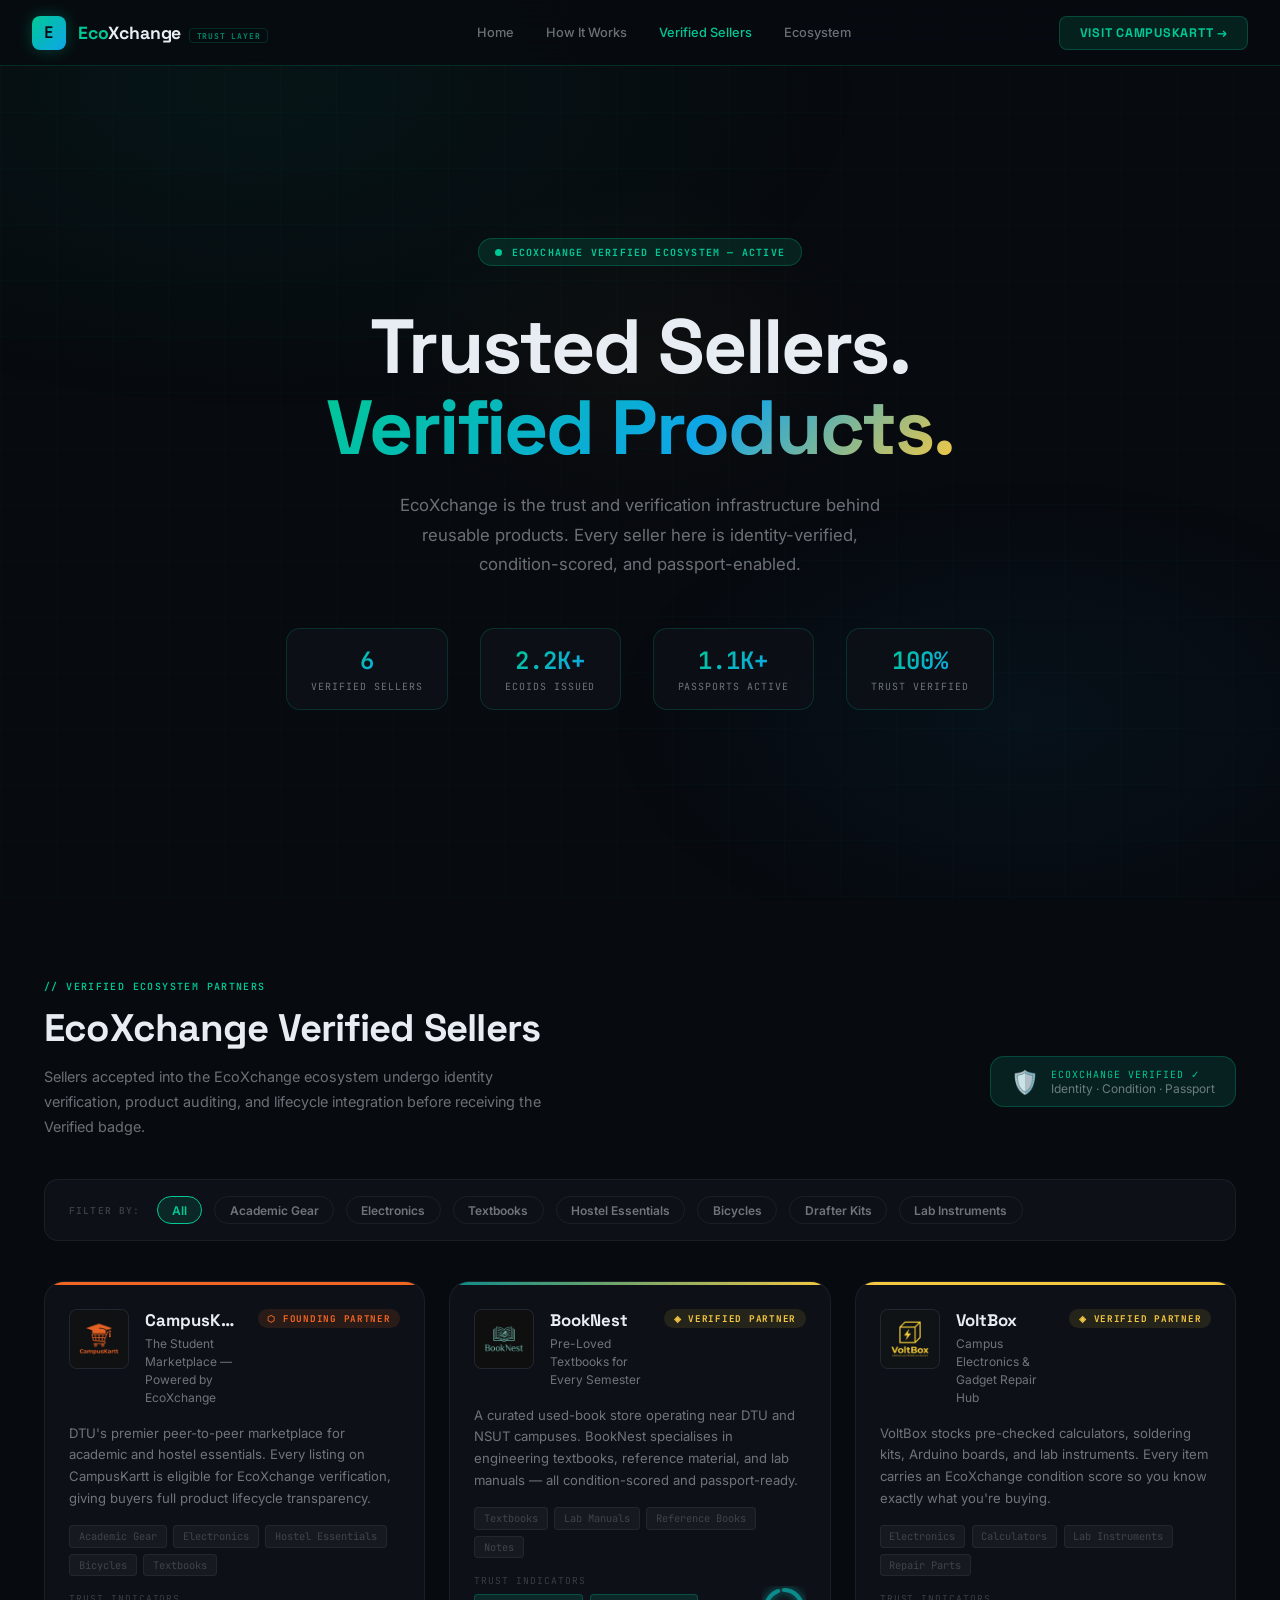
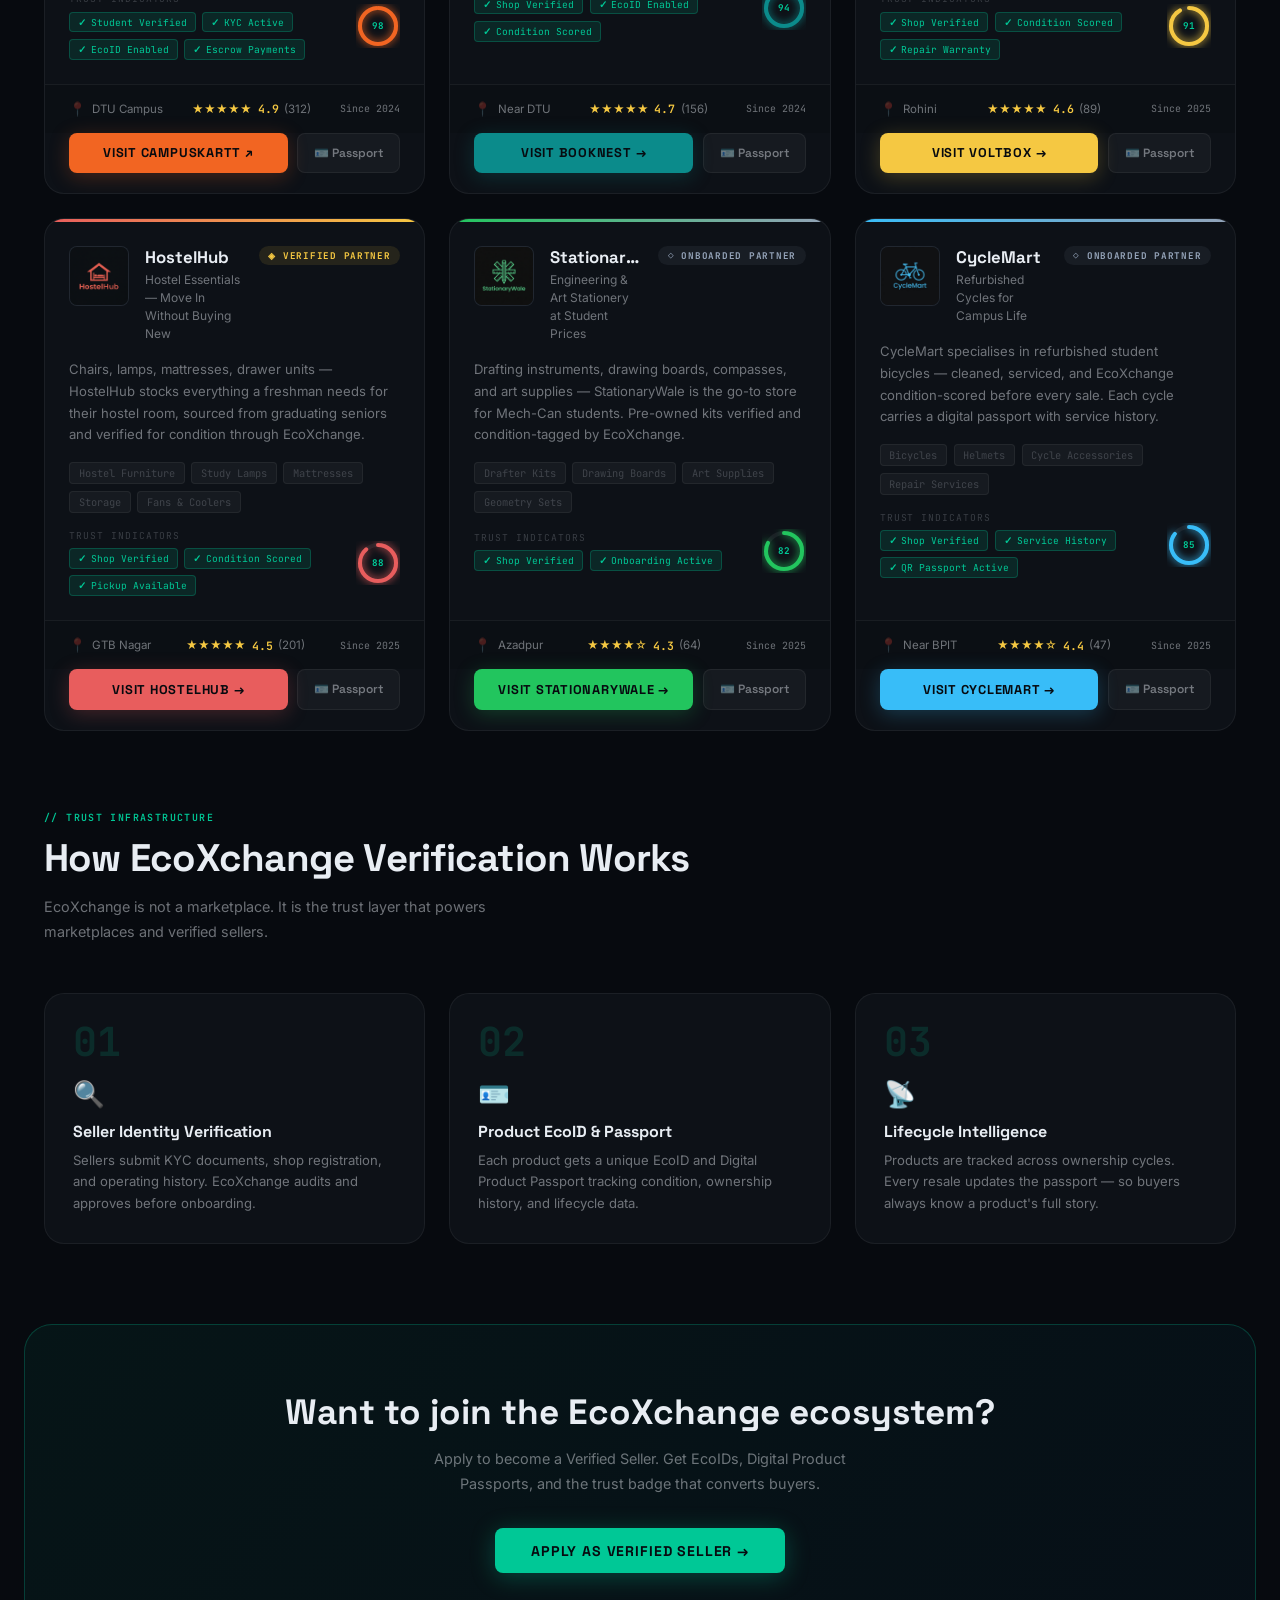
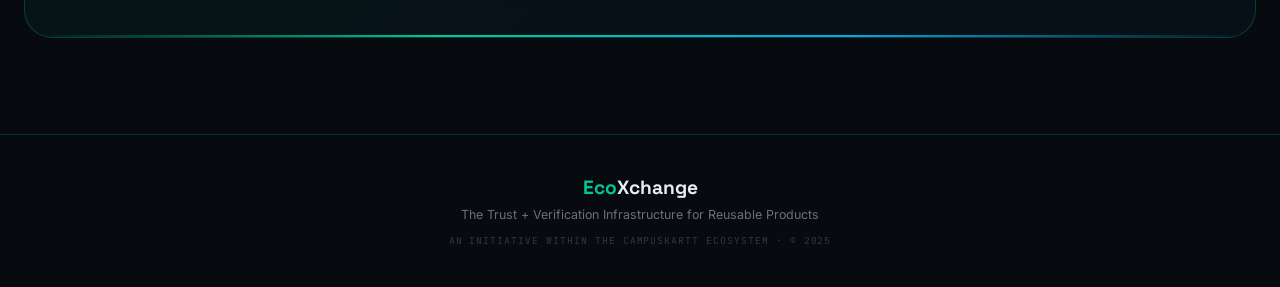
==== verified-sellers.html @ fa667c1c "feat: add EcoXchange Verified Sellers page - New verified-sellers.html: premium trust/infrastructure" ====
﻿<!DOCTYPE html>
<html lang="en">
<head>
<meta charset="UTF-8"/>
<meta name="viewport" content="width=device-width, initial-scale=1.0"/>
<title>EcoXchange Verified Sellers — Trusted Ecosystem Partners</title>
<meta name="description" content="Discover the verified sellers and platforms integrated into the EcoXchange trust ecosystem. Every seller is condition-scored, identity-verified, and passport-enabled."/>
<link rel="preconnect" href="https://fonts.googleapis.com"/>
<link href="https://fonts.googleapis.com/css2?family=Inter:wght@300;400;500;600;700&family=Space+Grotesk:wght@400;500;600;700&family=JetBrains+Mono:wght@400;500;600&display=swap" rel="stylesheet"/>
<style>
*,*::before,*::after{box-sizing:border-box;margin:0;padding:0}
:root{
  --eco-green:#00C896;--eco-green-dim:rgba(0,200,150,0.12);--eco-green-border:rgba(0,200,150,0.25);
  --eco-teal:#0EA5E9;--eco-teal-dim:rgba(14,165,233,0.10);
  --eco-gold:#F5C842;--eco-gold-dim:rgba(245,200,66,0.10);
  --bg:#070A0F;--bg-card:#0D1117;--bg-elevated:#131A23;--bg-glass:rgba(13,17,23,0.85);
  --text:#E8EDF3;--muted:rgba(232,237,243,0.45);--subtle:rgba(232,237,243,0.20);
  --border:rgba(255,255,255,0.06);--border-eco:rgba(0,200,150,0.18);
  --r-sm:8px;--r-md:14px;--r-lg:20px;--r-xl:28px;
}
html{font-size:16px;scroll-behavior:smooth}
body{font-family:'Inter',sans-serif;background:var(--bg);color:var(--text);min-height:100vh;overflow-x:hidden;-webkit-font-smoothing:antialiased}
a{text-decoration:none;color:inherit}

/* ── Animated mesh background ── */
body::before{
  content:'';position:fixed;inset:0;z-index:0;pointer-events:none;
  background:
    radial-gradient(ellipse 80% 60% at 20% 10%,rgba(0,200,150,0.06) 0%,transparent 60%),
    radial-gradient(ellipse 60% 50% at 80% 80%,rgba(14,165,233,0.05) 0%,transparent 55%),
    radial-gradient(ellipse 40% 40% at 50% 40%,rgba(245,200,66,0.03) 0%,transparent 50%);
}
body::after{
  content:'';position:fixed;inset:0;z-index:0;pointer-events:none;
  background-image:linear-gradient(rgba(0,200,150,0.025) 1px,transparent 1px),linear-gradient(90deg,rgba(0,200,150,0.025) 1px,transparent 1px);
  background-size:56px 56px;
}
body>*{position:relative;z-index:1}

/* ── Navbar ── */
.navbar{
  position:fixed;top:0;left:0;right:0;z-index:200;
  height:66px;padding:0 2rem;
  display:flex;align-items:center;justify-content:space-between;
  background:rgba(7,10,15,0.80);backdrop-filter:blur(24px);
  border-bottom:1px solid var(--border-eco);
}
.nav-brand{display:flex;align-items:center;gap:12px}
.nav-logo-mark{
  width:34px;height:34px;border-radius:8px;
  background:linear-gradient(135deg,var(--eco-green),var(--eco-teal));
  display:flex;align-items:center;justify-content:center;
  font-size:1rem;font-weight:700;color:#070A0F;font-family:'JetBrains Mono',monospace;
  box-shadow:0 0 16px rgba(0,200,150,0.30);
}
.nav-wordmark{font-family:'Space Grotesk',sans-serif;font-size:1.1rem;font-weight:700;letter-spacing:-0.01em}
.nav-wordmark .eco{color:var(--eco-green)}.nav-wordmark .x{color:var(--text)}
.nav-tag{
  font-family:'JetBrains Mono',monospace;font-size:0.5rem;font-weight:600;
  color:var(--eco-green);border:1px solid var(--eco-green-border);
  padding:0.1rem 0.4rem;border-radius:4px;text-transform:uppercase;letter-spacing:0.10em;
  margin-left:4px;opacity:0.7;
}
.nav-links{display:flex;align-items:center;gap:2rem}
.nav-link{font-size:0.8rem;font-weight:500;color:var(--muted);transition:color 0.2s}
.nav-link:hover,.nav-link.active{color:var(--eco-green)}
.nav-cta{
  font-size:0.78rem;font-weight:700;font-family:'Space Grotesk',sans-serif;
  padding:0.5rem 1.2rem;border-radius:var(--r-sm);
  background:var(--eco-green-dim);border:1px solid var(--eco-green-border);
  color:var(--eco-green);transition:all 0.22s ease;text-transform:uppercase;letter-spacing:0.06em;
}
.nav-cta:hover{background:var(--eco-green);color:#070A0F;box-shadow:0 0 20px rgba(0,200,150,0.35)}

/* ── Hero ── */
.hero{
  min-height:100vh;display:flex;flex-direction:column;
  align-items:center;justify-content:center;
  text-align:center;padding:8rem 1.5rem 5rem;
}
.hero-badge{
  display:inline-flex;align-items:center;gap:0.6rem;
  padding:0.4rem 1rem;border-radius:var(--r-lg);
  background:var(--eco-green-dim);border:1px solid var(--eco-green-border);
  font-size:0.62rem;font-weight:700;color:var(--eco-green);
  font-family:'JetBrains Mono',monospace;text-transform:uppercase;letter-spacing:0.12em;
  margin-bottom:2.5rem;animation:fadeUp 0.5s ease both;
}
.hero-badge .pulse{
  width:7px;height:7px;border-radius:50%;background:var(--eco-green);
  animation:pulseDot 2s ease infinite;
}
.hero-title{
  font-family:'Space Grotesk',sans-serif;
  font-size:clamp(2.5rem,6vw,5rem);font-weight:700;
  line-height:1.05;letter-spacing:-0.025em;margin-bottom:1.5rem;
  animation:fadeUp 0.6s ease 0.1s both;
}
.hero-title .line1{display:block;color:var(--text)}
.hero-title .line2{
  display:block;
  background:linear-gradient(135deg,var(--eco-green) 0%,var(--eco-teal) 60%,var(--eco-gold) 100%);
  -webkit-background-clip:text;-webkit-text-fill-color:transparent;background-clip:text;
}
.hero-sub{
  font-size:clamp(0.9rem,1.8vw,1.05rem);color:var(--muted);
  max-width:520px;line-height:1.75;margin-bottom:3rem;
  animation:fadeUp 0.6s ease 0.2s both;
}
.hero-stats{
  display:flex;gap:2rem;flex-wrap:wrap;justify-content:center;
  animation:fadeUp 0.6s ease 0.35s both;
}
.hero-stat{
  display:flex;flex-direction:column;align-items:center;gap:0.25rem;
  padding:1rem 1.5rem;background:var(--bg-glass);
  border:1px solid var(--border-eco);border-radius:var(--r-md);
  backdrop-filter:blur(16px);min-width:110px;
}
.hero-stat-num{
  font-family:'JetBrains Mono',monospace;font-size:1.5rem;font-weight:600;
  background:linear-gradient(135deg,var(--eco-green),var(--eco-teal));
  -webkit-background-clip:text;-webkit-text-fill-color:transparent;background-clip:text;
}
.hero-stat-label{font-size:0.62rem;color:var(--muted);text-transform:uppercase;letter-spacing:0.10em;font-family:'JetBrains Mono',monospace}

/* ── Section ── */
.section{max-width:1240px;margin:0 auto;padding:5rem 1.5rem}
.section-head{margin-bottom:3rem}
.section-eyebrow{
  font-family:'JetBrains Mono',monospace;font-size:0.62rem;font-weight:600;
  color:var(--eco-green);text-transform:uppercase;letter-spacing:0.14em;margin-bottom:0.6rem;
}
.section-title{
  font-family:'Space Grotesk',sans-serif;font-size:clamp(1.6rem,3.5vw,2.4rem);
  font-weight:700;color:var(--text);letter-spacing:-0.02em;margin-bottom:0.75rem;
}
.section-sub{font-size:0.9rem;color:var(--muted);max-width:520px;line-height:1.75}

/* ── Filter bar ── */
.filter-bar{
  display:flex;align-items:center;gap:0.75rem;flex-wrap:wrap;
  padding:1rem 1.5rem;background:var(--bg-card);
  border:1px solid var(--border);border-radius:var(--r-md);
  margin-bottom:2.5rem;
}
.filter-label{
  font-size:0.6rem;font-weight:700;color:var(--subtle);
  font-family:'JetBrains Mono',monospace;text-transform:uppercase;letter-spacing:0.12em;
  margin-right:0.25rem;white-space:nowrap;
}
.filter-pill{
  padding:0.35rem 0.9rem;border-radius:var(--r-lg);border:1px solid var(--border);
  background:transparent;color:var(--muted);font-size:0.75rem;font-weight:600;
  font-family:'Inter',sans-serif;cursor:pointer;transition:all 0.18s ease;white-space:nowrap;
}
.filter-pill:hover{border-color:var(--eco-green-border);color:var(--eco-green);background:var(--eco-green-dim)}
.filter-pill.active{border-color:var(--eco-green);color:var(--eco-green);background:var(--eco-green-dim)}

/* ── Sellers grid ── */
.sellers-grid{
  display:grid;grid-template-columns:repeat(auto-fill,minmax(340px,1fr));gap:1.5rem;
}

/* ── Seller card ── */
.seller-card{
  background:var(--bg-card);border-radius:var(--r-lg);
  border:1px solid var(--border);overflow:hidden;
  transition:transform 0.28s cubic-bezier(0.34,1.56,0.64,1),box-shadow 0.28s ease,border-color 0.22s ease;
  cursor:default;position:relative;display:flex;flex-direction:column;
}
.seller-card:hover{transform:translateY(-6px)}
.seller-card-top-bar{height:3px;width:100%;transition:opacity 0.2s}
.seller-card-body{padding:1.5rem;flex:1;display:flex;flex-direction:column;gap:1rem}
.seller-card-header{display:flex;align-items:flex-start;justify-content:space-between;gap:1rem}
.seller-logo-wrap{
  width:60px;height:60px;border-radius:var(--r-sm);overflow:hidden;
  background:var(--bg-elevated);border:1px solid var(--border);
  flex-shrink:0;display:flex;align-items:center;justify-content:center;
  font-size:1.8rem;
}
.seller-logo-wrap img{width:100%;height:100%;object-fit:cover}
.seller-meta{flex:1;min-width:0}
.seller-name{
  font-family:'Space Grotesk',sans-serif;font-size:1.05rem;font-weight:700;
  color:var(--text);margin-bottom:0.2rem;white-space:nowrap;overflow:hidden;text-overflow:ellipsis;
}
.seller-tagline{font-size:0.75rem;color:var(--muted);line-height:1.5}
.seller-tier-badge{
  display:inline-flex;align-items:center;gap:0.3rem;
  padding:0.22rem 0.6rem;border-radius:var(--r-lg);
  font-size:0.58rem;font-weight:700;font-family:'JetBrains Mono',monospace;
  text-transform:uppercase;letter-spacing:0.08em;white-space:nowrap;flex-shrink:0;
}
.seller-desc{font-size:0.82rem;color:var(--muted);line-height:1.65}
.seller-cats{display:flex;flex-wrap:wrap;gap:0.4rem}
.seller-cat{
  padding:0.2rem 0.55rem;border-radius:4px;
  background:rgba(255,255,255,0.04);border:1px solid var(--border);
  font-size:0.65rem;color:var(--subtle);font-family:'JetBrains Mono',monospace;
}
.seller-trust-row{display:flex;flex-wrap:wrap;gap:0.4rem}
.seller-trust-chip{
  display:inline-flex;align-items:center;gap:0.3rem;
  padding:0.18rem 0.5rem;border-radius:4px;
  background:var(--eco-green-dim);border:1px solid var(--eco-green-border);
  font-size:0.6rem;color:var(--eco-green);font-family:'JetBrains Mono',monospace;
}
.seller-trust-chip::before{content:"✓";font-weight:700}
.seller-footer{
  padding:1rem 1.5rem;border-top:1px solid var(--border);
  display:flex;align-items:center;justify-content:space-between;gap:1rem;
  background:rgba(0,0,0,0.12);
}
.seller-location{display:flex;align-items:center;gap:0.4rem;font-size:0.72rem;color:var(--muted)}
.seller-location-icon{font-size:0.85rem;opacity:0.6}
.seller-rating{display:flex;align-items:center;gap:0.35rem;font-size:0.72rem}
.seller-rating-num{font-family:'JetBrains Mono',monospace;font-weight:600;color:var(--eco-gold)}
.seller-rating-count{color:var(--muted)}
.seller-actions{display:flex;gap:0.6rem;padding:0 1.5rem 1.25rem}
.btn-visit{
  flex:1;display:inline-flex;align-items:center;justify-content:center;gap:0.5rem;
  padding:0.7rem 1.25rem;border-radius:var(--r-sm);font-size:0.8rem;font-weight:700;
  font-family:'Space Grotesk',sans-serif;text-transform:uppercase;letter-spacing:0.06em;
  transition:all 0.22s ease;border:none;cursor:pointer;
}
.btn-passport{
  display:inline-flex;align-items:center;justify-content:center;gap:0.4rem;
  padding:0.7rem 1rem;border-radius:var(--r-sm);font-size:0.75rem;font-weight:600;
  font-family:'Space Grotesk',sans-serif;
  background:rgba(255,255,255,0.04);border:1px solid var(--border);
  color:var(--muted);transition:all 0.22s ease;cursor:pointer;white-space:nowrap;
}
.btn-passport:hover{border-color:var(--eco-green-border);color:var(--eco-green);background:var(--eco-green-dim)}

/* ── Trust score ring ── */
.trust-ring{position:relative;width:44px;height:44px;flex-shrink:0}
.trust-ring svg{transform:rotate(-90deg)}
.trust-ring-val{
  position:absolute;inset:0;display:flex;align-items:center;justify-content:center;
  font-family:'JetBrains Mono',monospace;font-size:0.58rem;font-weight:700;color:var(--eco-green);
}

/* ── Eco verified badge big ── */
.eco-verified-hero{
  display:inline-flex;align-items:center;gap:0.75rem;
  padding:0.65rem 1.25rem;border-radius:var(--r-md);
  background:var(--eco-green-dim);border:1px solid var(--eco-green-border);
  margin-bottom:2rem;
}
.eco-verified-icon{font-size:1.4rem}
.eco-verified-text{text-align:left}
.eco-verified-label{font-size:0.62rem;color:var(--eco-green);font-family:'JetBrains Mono',monospace;text-transform:uppercase;letter-spacing:0.10em}
.eco-verified-sub{font-size:0.75rem;color:var(--muted)}

/* ── How it works ── */
.how-grid{display:grid;grid-template-columns:repeat(3,1fr);gap:1.5rem}
.how-card{
  padding:1.75rem;background:var(--bg-card);border:1px solid var(--border);
  border-radius:var(--r-lg);position:relative;overflow:hidden;
}
.how-card::before{
  content:'';position:absolute;top:0;left:0;right:0;height:2px;
  background:linear-gradient(90deg,transparent,var(--eco-green),transparent);
  opacity:0;transition:opacity 0.3s;
}
.how-card:hover::before{opacity:1}
.how-num{
  font-family:'JetBrains Mono',monospace;font-size:2.5rem;font-weight:700;
  color:var(--eco-green);opacity:0.15;margin-bottom:1rem;line-height:1;
}
.how-icon{font-size:1.6rem;margin-bottom:0.75rem}
.how-title{font-family:'Space Grotesk',sans-serif;font-size:1rem;font-weight:700;color:var(--text);margin-bottom:0.5rem}
.how-desc{font-size:0.82rem;color:var(--muted);line-height:1.65}

/* ── CTA section ── */
.cta-section{
  margin:0 1.5rem 6rem;padding:4rem 2rem;text-align:center;
  background:linear-gradient(135deg,rgba(0,200,150,0.06),rgba(14,165,233,0.04));
  border:1px solid var(--eco-green-border);border-radius:var(--r-xl);
  position:relative;overflow:hidden;
}
.cta-section::after{
  content:'';position:absolute;bottom:0;left:0;right:0;height:2px;
  background:linear-gradient(90deg,transparent,var(--eco-green),var(--eco-teal),transparent);
}
.cta-title{font-family:'Space Grotesk',sans-serif;font-size:clamp(1.6rem,3.5vw,2.2rem);font-weight:700;color:var(--text);margin-bottom:0.75rem}
.cta-sub{font-size:0.9rem;color:var(--muted);max-width:440px;margin:0 auto 2rem;line-height:1.75}
.btn-cta-primary{
  display:inline-flex;align-items:center;gap:0.6rem;
  padding:0.85rem 2.25rem;border-radius:var(--r-sm);
  background:var(--eco-green);color:#070A0F;font-weight:700;font-size:0.88rem;
  font-family:'Space Grotesk',sans-serif;text-transform:uppercase;letter-spacing:0.06em;
  transition:all 0.22s ease;box-shadow:0 4px 24px rgba(0,200,150,0.30);
}
.btn-cta-primary:hover{background:#00E5AC;box-shadow:0 8px 36px rgba(0,200,150,0.50);transform:translateY(-2px)}

/* ── Footer ── */
footer{border-top:1px solid var(--border-eco);padding:2.5rem 2rem;text-align:center;position:relative;z-index:1}
.footer-brand{font-family:'Space Grotesk',sans-serif;font-size:1.2rem;font-weight:700;margin-bottom:0.4rem}
.footer-brand .eco{color:var(--eco-green)}
.footer-sub{font-size:0.78rem;color:var(--muted);margin-bottom:0.75rem}
.footer-ck{font-family:'JetBrains Mono',monospace;font-size:0.6rem;color:var(--subtle);text-transform:uppercase;letter-spacing:0.10em}

/* ── Animations ── */
@keyframes fadeUp{from{opacity:0;transform:translateY(18px)}to{opacity:1;transform:translateY(0)}}
@keyframes pulseDot{0%,100%{box-shadow:0 0 0 0 rgba(0,200,150,0.5)}70%{box-shadow:0 0 0 6px rgba(0,200,150,0)}}

/* ── Responsive ── */
@media(max-width:900px){.how-grid{grid-template-columns:1fr 1fr}.sellers-grid{grid-template-columns:1fr}}
@media(max-width:640px){
  .navbar{padding:0 1rem}.nav-links{display:none}
  .how-grid{grid-template-columns:1fr}.hero-stats{gap:1rem}
  .hero-stat{padding:0.75rem 1rem;min-width:90px}
}
</style>
</head>
<body>
<!-- Navbar -->
<nav class="navbar" id="navbar">
  <div class="nav-brand">
    <div class="nav-logo-mark">E</div>
    <div>
      <span class="nav-wordmark"><span class="eco">Eco</span><span class="x">Xchange</span></span>
      <span class="nav-tag">Trust Layer</span>
    </div>
  </div>
  <div class="nav-links">
    <a href="/index.html" class="nav-link">Home</a>
    <a href="#how-it-works" class="nav-link">How It Works</a>
    <a href="#verified-sellers" class="nav-link active">Verified Sellers</a>
    <a href="#ecosystem" class="nav-link">Ecosystem</a>
  </div>
  <a href="https://campuskartt.vercel.app" target="_blank" rel="noopener" class="nav-cta">Visit CampusKartt →</a>
</nav>

<!-- Hero -->
<section class="hero" id="top">
  <div class="hero-badge"><div class="pulse"></div>EcoXchange Verified Ecosystem — Active</div>
  <h1 class="hero-title">
    <span class="line1">Trusted Sellers.</span>
    <span class="line2">Verified Products.</span>
  </h1>
  <p class="hero-sub">EcoXchange is the trust and verification infrastructure behind reusable products. Every seller here is identity-verified, condition-scored, and passport-enabled.</p>
  <div class="hero-stats">
    <div class="hero-stat"><span class="hero-stat-num" id="stat-sellers">6</span><span class="hero-stat-label">Verified Sellers</span></div>
    <div class="hero-stat"><span class="hero-stat-num" id="stat-ecoids">2.2K+</span><span class="hero-stat-label">EcoIDs Issued</span></div>
    <div class="hero-stat"><span class="hero-stat-num" id="stat-passports">1.1K+</span><span class="hero-stat-label">Passports Active</span></div>
    <div class="hero-stat"><span class="hero-stat-num">100%</span><span class="hero-stat-label">Trust Verified</span></div>
  </div>
</section>

<!-- Sellers Section -->
<div class="section" id="verified-sellers">
  <div style="display:flex;align-items:flex-end;justify-content:space-between;flex-wrap:wrap;gap:1rem;margin-bottom:2.5rem">
    <div class="section-head" style="margin-bottom:0">
      <p class="section-eyebrow">// Verified Ecosystem Partners</p>
      <h2 class="section-title">EcoXchange Verified Sellers</h2>
      <p class="section-sub">Sellers accepted into the EcoXchange ecosystem undergo identity verification, product auditing, and lifecycle integration before receiving the Verified badge.</p>
    </div>
    <div class="eco-verified-hero">
      <span class="eco-verified-icon">🛡️</span>
      <div class="eco-verified-text">
        <div class="eco-verified-label">EcoXchange Verified ✓</div>
        <div class="eco-verified-sub">Identity · Condition · Passport</div>
      </div>
    </div>
  </div>

  <!-- Filter bar -->
  <div class="filter-bar" id="filter-bar">
    <span class="filter-label">Filter by:</span>
  </div>

  <!-- Grid -->
  <div class="sellers-grid" id="sellers-grid"></div>
</div>

<!-- How it works -->
<div class="section" id="how-it-works" style="padding-top:0">
  <div class="section-head">
    <p class="section-eyebrow">// Trust Infrastructure</p>
    <h2 class="section-title">How EcoXchange Verification Works</h2>
    <p class="section-sub">EcoXchange is not a marketplace. It is the trust layer that powers marketplaces and verified sellers.</p>
  </div>
  <div class="how-grid">
    <div class="how-card">
      <div class="how-num">01</div>
      <div class="how-icon">🔍</div>
      <div class="how-title">Seller Identity Verification</div>
      <p class="how-desc">Sellers submit KYC documents, shop registration, and operating history. EcoXchange audits and approves before onboarding.</p>
    </div>
    <div class="how-card">
      <div class="how-num">02</div>
      <div class="how-icon">🪪</div>
      <div class="how-title">Product EcoID & Passport</div>
      <p class="how-desc">Each product gets a unique EcoID and Digital Product Passport tracking condition, ownership history, and lifecycle data.</p>
    </div>
    <div class="how-card">
      <div class="how-num">03</div>
      <div class="how-icon">📡</div>
      <div class="how-title">Lifecycle Intelligence</div>
      <p class="how-desc">Products are tracked across ownership cycles. Every resale updates the passport — so buyers always know a product's full story.</p>
    </div>
  </div>
</div>

<!-- CTA -->
<div class="cta-section" id="ecosystem">
  <h2 class="cta-title">Want to join the EcoXchange ecosystem?</h2>
  <p class="cta-sub">Apply to become a Verified Seller. Get EcoIDs, Digital Product Passports, and the trust badge that converts buyers.</p>
  <a href="mailto:eco@campuskartt.in?subject=EcoXchange Seller Application" class="btn-cta-primary">Apply as Verified Seller →</a>
</div>

<!-- Footer -->
<footer>
  <div class="footer-brand"><span class="eco">Eco</span>Xchange</div>
  <p class="footer-sub">The Trust + Verification Infrastructure for Reusable Products</p>
  <div class="footer-ck">An initiative within the CampusKartt Ecosystem · © 2025</div>
</footer>
<script src="/js/sellers.js"></script>
<script>
(function(){
  // ── Render filter pills ───────────────────────────────────
  const filterBar = document.getElementById('filter-bar');
  let activeFilter = 'All';
  SELLER_CATEGORIES.forEach(cat => {
    const btn = document.createElement('button');
    btn.className = 'filter-pill' + (cat === 'All' ? ' active' : '');
    btn.textContent = cat;
    btn.dataset.cat = cat;
    btn.addEventListener('click', () => {
      activeFilter = cat;
      document.querySelectorAll('.filter-pill').forEach(p => p.classList.remove('active'));
      btn.classList.add('active');
      renderSellers();
    });
    filterBar.appendChild(btn);
  });

  // ── Trust score ring SVG ─────────────────────────────────
  function trustRing(score, color) {
    const r = 18, cx = 22, cy = 22, circ = 2 * Math.PI * r;
    const dash = (score / 100) * circ;
    return `<div class="trust-ring">
      <svg width="44" height="44" viewBox="0 0 44 44">
        <circle cx="${cx}" cy="${cy}" r="${r}" fill="none" stroke="rgba(255,255,255,0.06)" stroke-width="4"/>
        <circle cx="${cx}" cy="${cy}" r="${r}" fill="none" stroke="${color}" stroke-width="4"
          stroke-dasharray="${dash} ${circ}" stroke-linecap="round"
          style="filter:drop-shadow(0 0 4px ${color})"/>
      </svg>
      <div class="trust-ring-val">${score}</div>
    </div>`;
  }

  // ── Build one seller card ─────────────────────────────────
  function buildCard(s) {
    const tier = SELLER_TIERS[s.tier];
    const logoHTML = `<div class="seller-logo-wrap">
      <img src="${s.logo}" alt="${s.name}" onerror="this.parentElement.innerHTML='<span style=font-size:1.8rem>${s.logoFallback}</span>'"/>
    </div>`;

    const trustChips = s.trustIndicators
      .map(t => `<span class="seller-trust-chip">${t}</span>`).join('');
    const cats = s.categories
      .map(c => `<span class="seller-cat">${c}</span>`).join('');
    const stars = '★'.repeat(Math.round(s.rating)) + '☆'.repeat(5 - Math.round(s.rating));

    const visitBtnStyle = `background:${s.accentColor};color:#070A0F;box-shadow:0 4px 20px ${s.accentColor}40`;
    const visitTarget = s.isExternal ? 'target="_blank" rel="noopener"' : '';

    return `<article class="seller-card" data-cats='${JSON.stringify(s.categories)}' style="--card-accent:${s.accentColor}">
      <div class="seller-card-top-bar" style="background:linear-gradient(90deg,${s.accentColor},${tier.color})"></div>
      <div class="seller-card-body">
        <div class="seller-card-header">
          ${logoHTML}
          <div class="seller-meta">
            <div class="seller-name">${s.name}</div>
            <div class="seller-tagline">${s.tagline}</div>
          </div>
          <span class="seller-tier-badge" style="background:${tier.badgeBg};border-color:${tier.border};color:${tier.color}">
            ${tier.icon} ${s.tierLabel}
          </span>
        </div>
        <p class="seller-desc">${s.description}</p>
        <div class="seller-cats">${cats}</div>
        <div style="display:flex;align-items:center;justify-content:space-between;gap:0.75rem">
          <div>
            <div style="font-size:0.6rem;color:var(--subtle);font-family:'JetBrains Mono',monospace;text-transform:uppercase;letter-spacing:0.10em;margin-bottom:0.4rem">Trust Indicators</div>
            <div class="seller-trust-row">${trustChips}</div>
          </div>
          ${trustRing(s.trustScore, s.accentColor)}
        </div>
      </div>
      <div class="seller-footer">
        <div class="seller-location"><span class="seller-location-icon">📍</span>${s.locationShort}</div>
        <div class="seller-rating">
          <span style="color:var(--eco-gold);font-size:0.7rem">${stars}</span>
          <span class="seller-rating-num">${s.rating}</span>
          <span class="seller-rating-count">(${s.reviewCount})</span>
        </div>
        <div style="font-family:'JetBrains Mono',monospace;font-size:0.62rem;color:var(--muted)">Since ${s.verifiedSince}</div>
      </div>
      <div class="seller-actions">
        <a href="${s.url}" ${visitTarget} class="btn-visit" style="${visitBtnStyle}" id="visit-${s.id}">
          Visit ${s.name} ${s.isExternal ? '↗' : '→'}
        </a>
        <button class="btn-passport" onclick="showPassportInfo('${s.id}')" id="passport-${s.id}">
          🪪 Passport
        </button>
      </div>
    </article>`;
  }

  // ── Render grid ──────────────────────────────────────────
  function renderSellers() {
    const grid = document.getElementById('sellers-grid');
    const filtered = activeFilter === 'All'
      ? ECO_SELLERS
      : ECO_SELLERS.filter(s => s.categories.some(c =>
          c.toLowerCase().includes(activeFilter.toLowerCase()) ||
          activeFilter.toLowerCase().includes(c.toLowerCase())
        ));
    if (filtered.length === 0) {
      grid.innerHTML = `<div style="grid-column:1/-1;text-align:center;padding:4rem 1rem">
        <div style="font-size:2.5rem;margin-bottom:1rem">🔍</div>
        <div style="color:var(--muted);font-size:0.9rem">No verified sellers found for this category yet.</div>
      </div>`;
    } else {
      grid.innerHTML = filtered.map(buildCard).join('');
    }
    // Animate cards in
    grid.querySelectorAll('.seller-card').forEach((card, i) => {
      card.style.opacity = '0';
      card.style.transform = 'translateY(20px)';
      setTimeout(() => {
        card.style.transition = 'opacity 0.4s ease, transform 0.4s ease';
        card.style.opacity = '1';
        card.style.transform = 'translateY(0)';
      }, i * 80);
    });
  }

  // ── Passport modal ───────────────────────────────────────
  window.showPassportInfo = function(id) {
    const s = ECO_SELLERS.find(x => x.id === id);
    if (!s) return;
    const overlay = document.createElement('div');
    overlay.style.cssText = 'position:fixed;inset:0;z-index:500;display:flex;align-items:center;justify-content:center;padding:1rem;background:rgba(0,0,0,0.80);backdrop-filter:blur(10px)';
    overlay.innerHTML = `<div style="background:#0D1117;border:1px solid rgba(0,200,150,0.25);border-radius:20px;width:100%;max-width:480px;overflow:hidden;animation:fadeUp 0.3s ease">
      <div style="padding:1.5rem;border-bottom:1px solid rgba(255,255,255,0.06);display:flex;align-items:center;justify-content:space-between">
        <div>
          <div style="font-family:'JetBrains Mono',monospace;font-size:0.6rem;color:var(--eco-green);text-transform:uppercase;letter-spacing:0.12em;margin-bottom:0.3rem">Digital Product Passport</div>
          <div style="font-family:'Space Grotesk',sans-serif;font-size:1.1rem;font-weight:700;color:var(--text)">${s.name}</div>
        </div>
        <button onclick="this.closest('div[style*=fixed]').remove()" style="width:32px;height:32px;border-radius:50%;background:rgba(255,255,255,0.06);border:none;color:var(--muted);font-size:1rem;cursor:pointer;display:flex;align-items:center;justify-content:center">✕</button>
      </div>
      <div style="padding:1.5rem;display:flex;flex-direction:column;gap:1rem">
        <div style="display:grid;grid-template-columns:1fr 1fr;gap:0.75rem">
          <div style="padding:1rem;background:rgba(0,200,150,0.06);border:1px solid rgba(0,200,150,0.15);border-radius:10px;text-align:center">
            <div style="font-family:'JetBrains Mono',monospace;font-size:1.4rem;font-weight:700;color:var(--eco-green)">${s.ecoIdCount}+</div>
            <div style="font-size:0.65rem;color:var(--muted);text-transform:uppercase;letter-spacing:0.08em;margin-top:0.2rem">EcoIDs Issued</div>
          </div>
          <div style="padding:1rem;background:rgba(14,165,233,0.06);border:1px solid rgba(14,165,233,0.15);border-radius:10px;text-align:center">
            <div style="font-family:'JetBrains Mono',monospace;font-size:1.4rem;font-weight:700;color:var(--eco-teal)">${s.passportCount}+</div>
            <div style="font-size:0.65rem;color:var(--muted);text-transform:uppercase;letter-spacing:0.08em;margin-top:0.2rem">Passports Active</div>
          </div>
        </div>
        <div style="display:flex;flex-wrap:wrap;gap:0.5rem">
          ${s.trustIndicators.map(t => `<span class="seller-trust-chip">${t}</span>`).join('')}
          ${s.qrEnabled ? '<span style="padding:0.18rem 0.5rem;border-radius:4px;background:rgba(245,200,66,0.10);border:1px solid rgba(245,200,66,0.25);font-size:0.6rem;color:#F5C842;font-family:JetBrains Mono,monospace">✓ QR Passport Active</span>' : ''}
        </div>
        <p style="font-size:0.8rem;color:var(--muted);line-height:1.65">Products from this seller carry EcoXchange Digital Passports — verifiable records of condition, ownership history, and lifecycle tracking.</p>
        <a href="${s.url}" ${s.isExternal ? 'target="_blank" rel="noopener"' : ''} style="display:flex;align-items:center;justify-content:center;gap:0.5rem;padding:0.8rem;border-radius:10px;background:${s.accentColor};color:#070A0F;font-weight:700;font-size:0.85rem;font-family:Space Grotesk,sans-serif;text-transform:uppercase;letter-spacing:0.06em">
          Visit ${s.name} ${s.isExternal ? '↗' : '→'}
        </a>
      </div>
    </div>`;
    overlay.addEventListener('click', e => { if (e.target === overlay) overlay.remove(); });
    document.body.appendChild(overlay);
  };

  // ── Init ─────────────────────────────────────────────────
  renderSellers();

  // Navbar scroll effect
  window.addEventListener('scroll', () => {
    document.getElementById('navbar').style.background =
      window.scrollY > 40 ? 'rgba(7,10,15,0.96)' : 'rgba(7,10,15,0.80)';
  });
})();
</script>
</body>
</html>
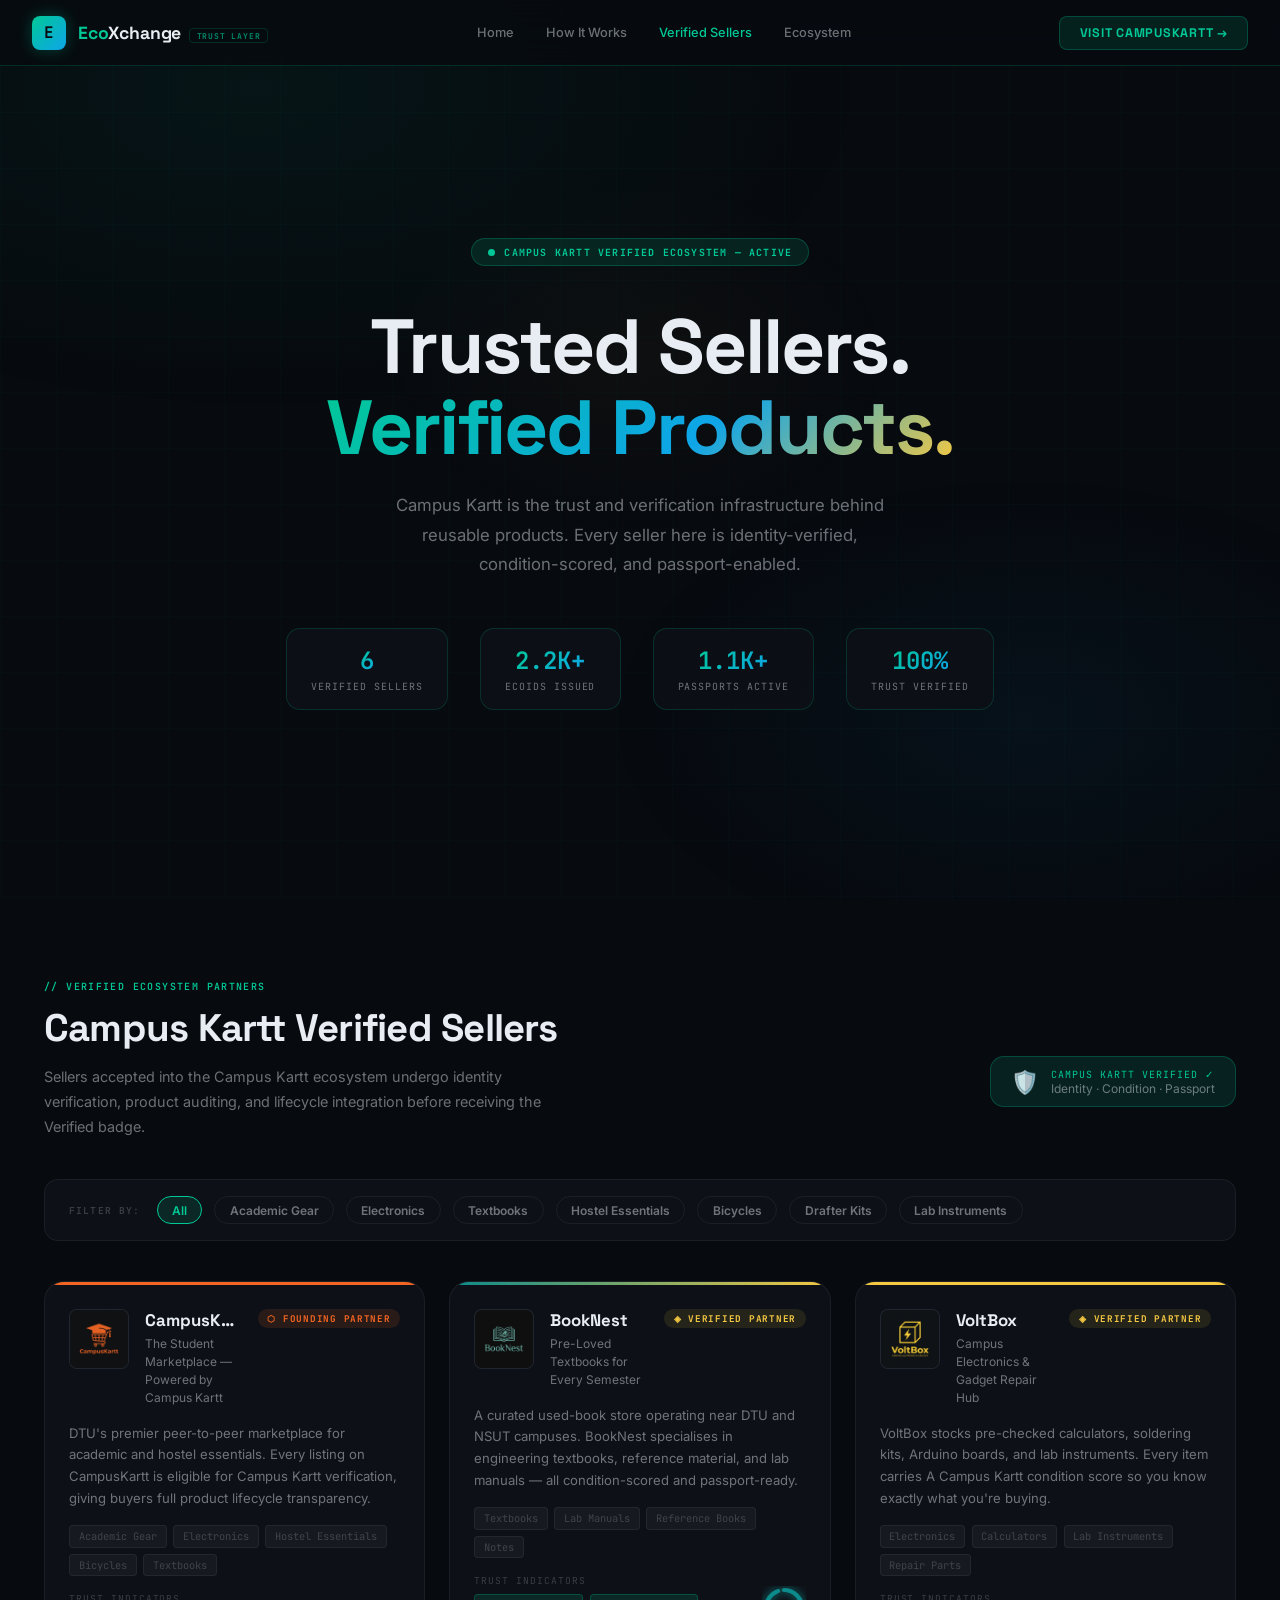
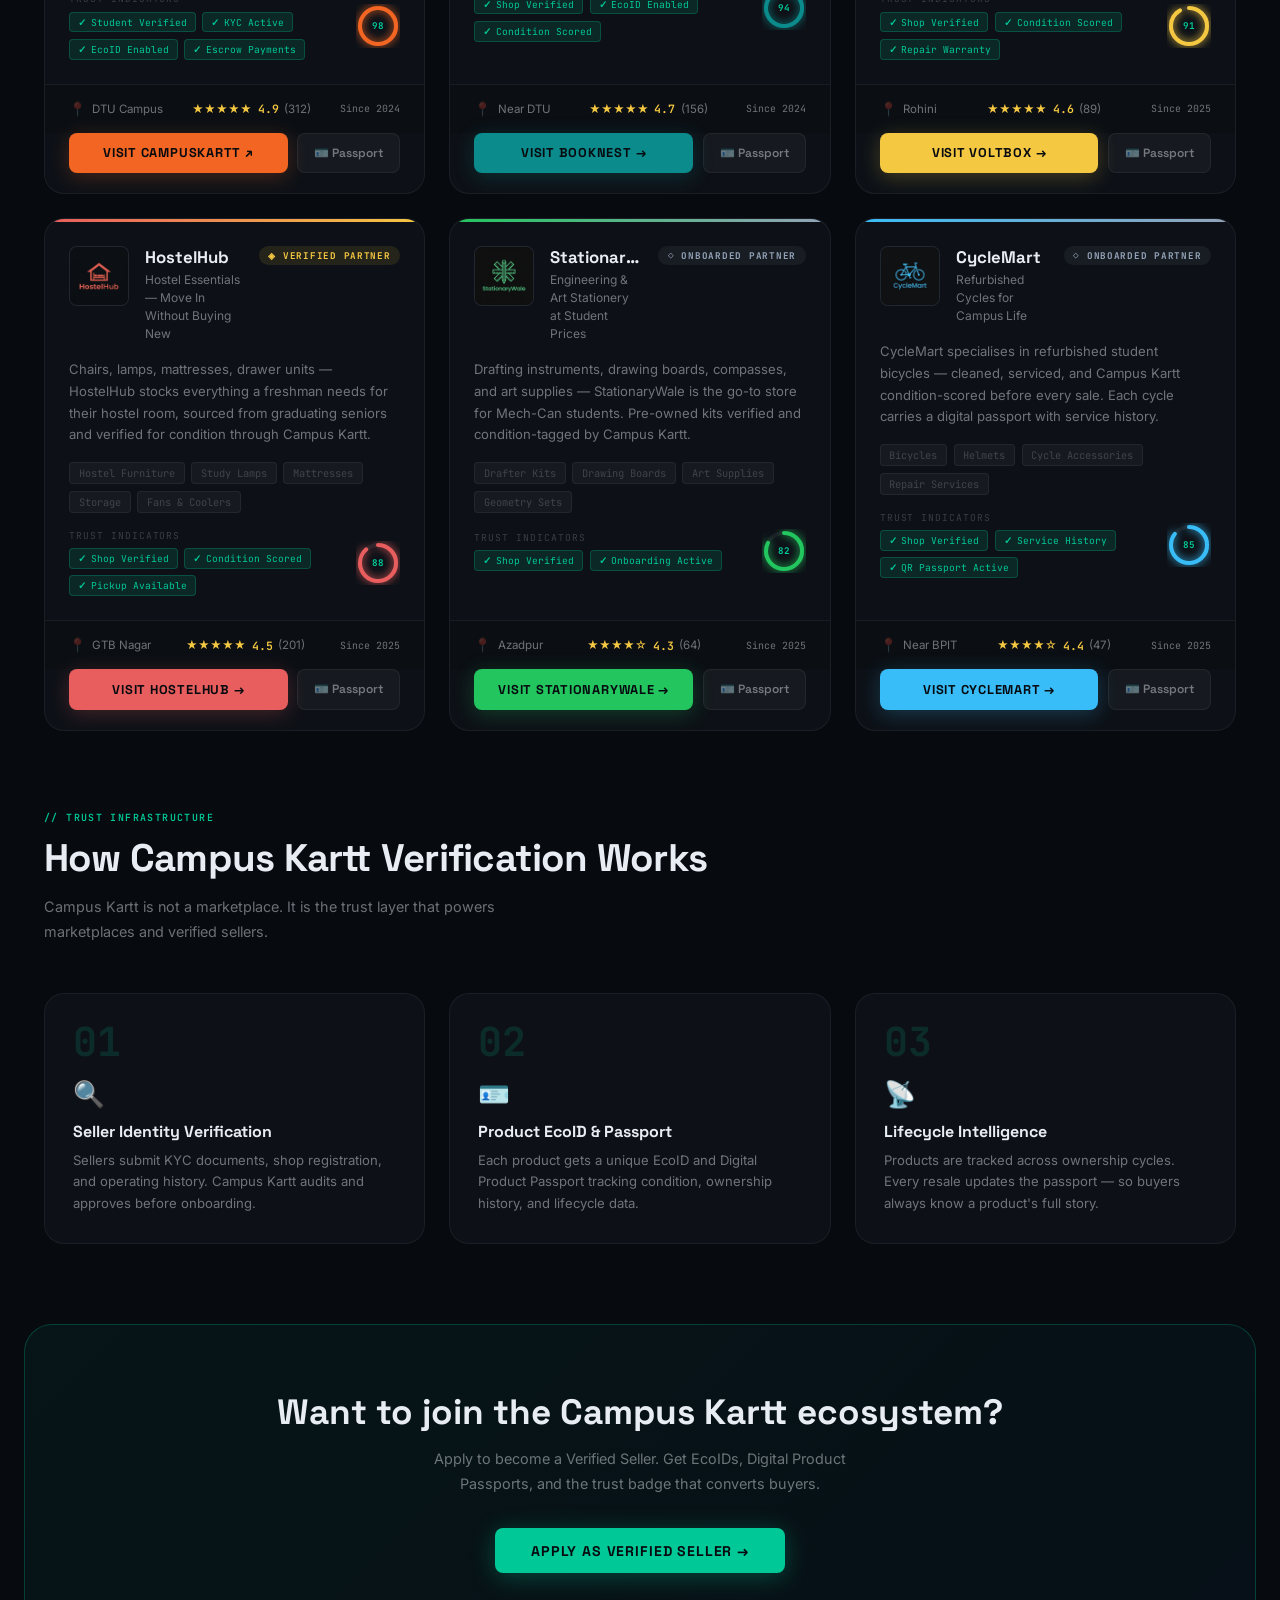
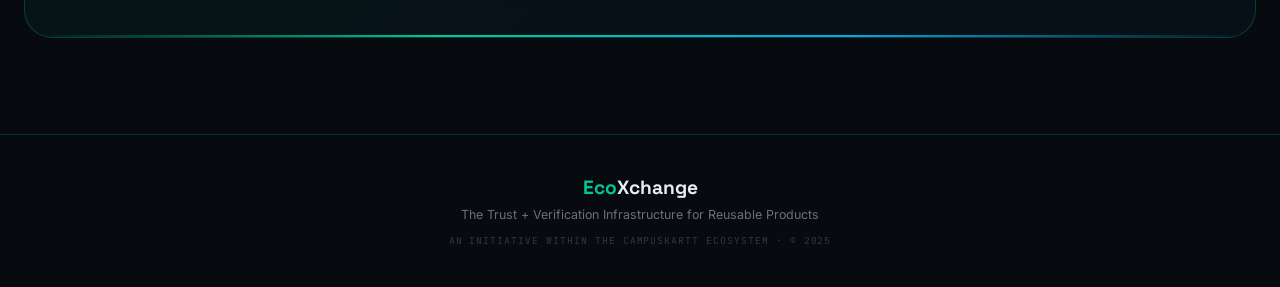
==== commit 892a1840: "rebrand: EcoXchange -> Campus Kartt across all files + add netlify.toml for deployment" ====
--- a/verified-sellers.html
+++ b/verified-sellers.html
@@ -3,8 +3,8 @@
 <head>
 <meta charset="UTF-8"/>
 <meta name="viewport" content="width=device-width, initial-scale=1.0"/>
-<title>EcoXchange Verified Sellers — Trusted Ecosystem Partners</title>
-<meta name="description" content="Discover the verified sellers and platforms integrated into the EcoXchange trust ecosystem. Every seller is condition-scored, identity-verified, and passport-enabled."/>
+<title>Campus Kartt Verified Sellers — Trusted Ecosystem Partners</title>
+<meta name="description" content="Discover the verified sellers and platforms integrated into the Campus Kartt trust ecosystem. Every seller is condition-scored, identity-verified, and passport-enabled."/>
 <link rel="preconnect" href="https://fonts.googleapis.com"/>
 <link href="https://fonts.googleapis.com/css2?family=Inter:wght@300;400;500;600;700&family=Space+Grotesk:wght@400;500;600;700&family=JetBrains+Mono:wght@400;500;600&display=swap" rel="stylesheet"/>
 <style>
@@ -336,12 +336,12 @@
 
 <!-- Hero -->
 <section class="hero" id="top">
-  <div class="hero-badge"><div class="pulse"></div>EcoXchange Verified Ecosystem — Active</div>
+  <div class="hero-badge"><div class="pulse"></div>Campus Kartt Verified Ecosystem — Active</div>
   <h1 class="hero-title">
     <span class="line1">Trusted Sellers.</span>
     <span class="line2">Verified Products.</span>
   </h1>
-  <p class="hero-sub">EcoXchange is the trust and verification infrastructure behind reusable products. Every seller here is identity-verified, condition-scored, and passport-enabled.</p>
+  <p class="hero-sub">Campus Kartt is the trust and verification infrastructure behind reusable products. Every seller here is identity-verified, condition-scored, and passport-enabled.</p>
   <div class="hero-stats">
     <div class="hero-stat"><span class="hero-stat-num" id="stat-sellers">6</span><span class="hero-stat-label">Verified Sellers</span></div>
     <div class="hero-stat"><span class="hero-stat-num" id="stat-ecoids">2.2K+</span><span class="hero-stat-label">EcoIDs Issued</span></div>
@@ -355,13 +355,13 @@
   <div style="display:flex;align-items:flex-end;justify-content:space-between;flex-wrap:wrap;gap:1rem;margin-bottom:2.5rem">
     <div class="section-head" style="margin-bottom:0">
       <p class="section-eyebrow">// Verified Ecosystem Partners</p>
-      <h2 class="section-title">EcoXchange Verified Sellers</h2>
-      <p class="section-sub">Sellers accepted into the EcoXchange ecosystem undergo identity verification, product auditing, and lifecycle integration before receiving the Verified badge.</p>
+      <h2 class="section-title">Campus Kartt Verified Sellers</h2>
+      <p class="section-sub">Sellers accepted into the Campus Kartt ecosystem undergo identity verification, product auditing, and lifecycle integration before receiving the Verified badge.</p>
     </div>
     <div class="eco-verified-hero">
       <span class="eco-verified-icon">🛡️</span>
       <div class="eco-verified-text">
-        <div class="eco-verified-label">EcoXchange Verified ✓</div>
+        <div class="eco-verified-label">Campus Kartt Verified ✓</div>
         <div class="eco-verified-sub">Identity · Condition · Passport</div>
       </div>
     </div>
@@ -380,15 +380,15 @@
 <div class="section" id="how-it-works" style="padding-top:0">
   <div class="section-head">
     <p class="section-eyebrow">// Trust Infrastructure</p>
-    <h2 class="section-title">How EcoXchange Verification Works</h2>
-    <p class="section-sub">EcoXchange is not a marketplace. It is the trust layer that powers marketplaces and verified sellers.</p>
+    <h2 class="section-title">How Campus Kartt Verification Works</h2>
+    <p class="section-sub">Campus Kartt is not a marketplace. It is the trust layer that powers marketplaces and verified sellers.</p>
   </div>
   <div class="how-grid">
     <div class="how-card">
       <div class="how-num">01</div>
       <div class="how-icon">🔍</div>
       <div class="how-title">Seller Identity Verification</div>
-      <p class="how-desc">Sellers submit KYC documents, shop registration, and operating history. EcoXchange audits and approves before onboarding.</p>
+      <p class="how-desc">Sellers submit KYC documents, shop registration, and operating history. Campus Kartt audits and approves before onboarding.</p>
     </div>
     <div class="how-card">
       <div class="how-num">02</div>
@@ -407,9 +407,9 @@
 
 <!-- CTA -->
 <div class="cta-section" id="ecosystem">
-  <h2 class="cta-title">Want to join the EcoXchange ecosystem?</h2>
+  <h2 class="cta-title">Want to join the Campus Kartt ecosystem?</h2>
   <p class="cta-sub">Apply to become a Verified Seller. Get EcoIDs, Digital Product Passports, and the trust badge that converts buyers.</p>
-  <a href="mailto:eco@campuskartt.in?subject=EcoXchange Seller Application" class="btn-cta-primary">Apply as Verified Seller →</a>
+  <a href="mailto:eco@campuskartt.in?subject=Campus Kartt Seller Application" class="btn-cta-primary">Apply as Verified Seller →</a>
 </div>
 
 <!-- Footer -->
@@ -570,7 +570,7 @@
           ${s.trustIndicators.map(t => `<span class="seller-trust-chip">${t}</span>`).join('')}
           ${s.qrEnabled ? '<span style="padding:0.18rem 0.5rem;border-radius:4px;background:rgba(245,200,66,0.10);border:1px solid rgba(245,200,66,0.25);font-size:0.6rem;color:#F5C842;font-family:JetBrains Mono,monospace">✓ QR Passport Active</span>' : ''}
         </div>
-        <p style="font-size:0.8rem;color:var(--muted);line-height:1.65">Products from this seller carry EcoXchange Digital Passports — verifiable records of condition, ownership history, and lifecycle tracking.</p>
+        <p style="font-size:0.8rem;color:var(--muted);line-height:1.65">Products from this seller carry Campus Kartt Digital Passports — verifiable records of condition, ownership history, and lifecycle tracking.</p>
         <a href="${s.url}" ${s.isExternal ? 'target="_blank" rel="noopener"' : ''} style="display:flex;align-items:center;justify-content:center;gap:0.5rem;padding:0.8rem;border-radius:10px;background:${s.accentColor};color:#070A0F;font-weight:700;font-size:0.85rem;font-family:Space Grotesk,sans-serif;text-transform:uppercase;letter-spacing:0.06em">
           Visit ${s.name} ${s.isExternal ? '↗' : '→'}
         </a>
